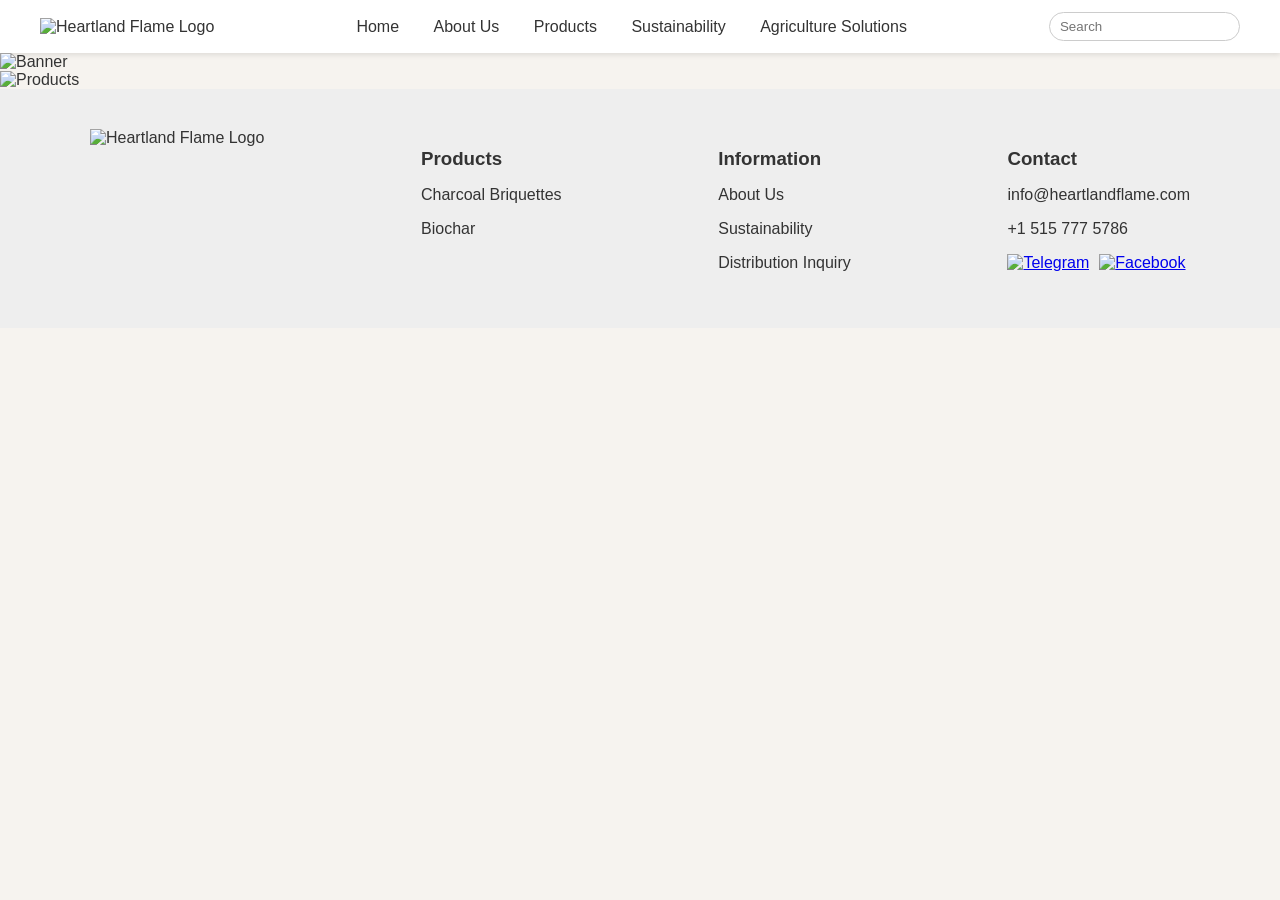
==== index.html @ e338ae93 "Add files via upload" ====
<!DOCTYPE html>
<html lang="en">

<head>
    <meta charset="UTF-8">
    <meta name="viewport" content="width=device-width, initial-scale=1.0">
    <title>Heartland Flame</title>
    <link rel="stylesheet" href="style.css">
</head>

<body>

    <header>

        <div class="nav">

            <div class="logo">
                <img src="images/logo.png" alt="Heartland Flame Logo">
            </div>

            <nav>
                <a href="#">Home</a>
                <a href="#">About Us</a>
                <a href="#">Products</a>
                <a href="#">Sustainability</a>
                <a href="#">Agriculture Solutions</a>
            </nav>

            <input type="text" placeholder="Search">

        </div>

    </header>


    <!-- Banner Section -->

    <section class="image-section">
        <img src="images/banner.jpg" alt="Banner">
    </section>


    <!-- Products Section -->

    <section class="image-section">
        <img src="images/products.png" alt="Products">
    </section>


    <footer>

        <div class="footer">

            <div class="footer-logo">
                <img src="images/logo.png" alt="Heartland Flame Logo">
            </div>

            <div>
                <h3>Products</h3>
                <p>Charcoal Briquettes</p>
                <p>Biochar</p>
            </div>

            <div>
                <h3>Information</h3>
                <p>About Us</p>
                <p>Sustainability</p>
                <p>Distribution Inquiry</p>
            </div>

            <div>
                <h3>Contact</h3>
                <p>info@heartlandflame.com</p>
                <p>+1 515 777 5786</p>

                <div class="social-icons">

                    <a href="https://t.me/YOUR_TELEGRAM_LINK" target="_blank">
                        <img src="images/telegram.png" alt="Telegram">
                    </a>

                    <a href="https://facebook.com/YOUR_FACEBOOK_LINK" target="_blank">
                        <img src="images/facebook.png" alt="Facebook">
                    </a>

                </div>

            </div>

        </div>

    </footer>

</body>

</html>
---- style.css ----
body {
    margin: 0;
    font-family: Arial, Helvetica, sans-serif;
    background: #f6f3ef;
    color: #333;
}


/* HEADER */

header {
    background: white;
    padding: 12px 40px;
    box-shadow: 0 2px 5px rgba(0, 0, 0, 0.1);
}

.nav {
    display: flex;
    justify-content: space-between;
    align-items: center;
}


/* LOGO */

.logo img {
    height: 50px;
}


/* MENU */

nav a {
    margin: 0 15px;
    text-decoration: none;
    color: #333;
    font-weight: 500;
}


/* SEARCH */

input {
    padding: 6px 10px;
    border-radius: 20px;
    border: 1px solid #ccc;
}


/* IMAGE SECTIONS */

.image-section img {
    width: 100%;
    display: block;
}


/* FOOTER */

footer {
    background: #eee;
    padding: 40px;
}

.footer {
    display: flex;
    justify-content: space-between;
    align-items: flex-start;
    max-width: 1100px;
    margin: auto;
    gap: 40px;
}

.footer-logo img {
    height: 50px;
}

footer h3 {
    margin-bottom: 10px;
}

/* SOCIAL ICONS */

.social-icons {
    margin-top: 10px;
    display: flex;
    gap: 10px;
}

.social-icons img {
    width: 32px;
    height: 32px;
    cursor: pointer;
    transition: 0.2s;
}

.social-icons img:hover {
    transform: scale(1.1);
}
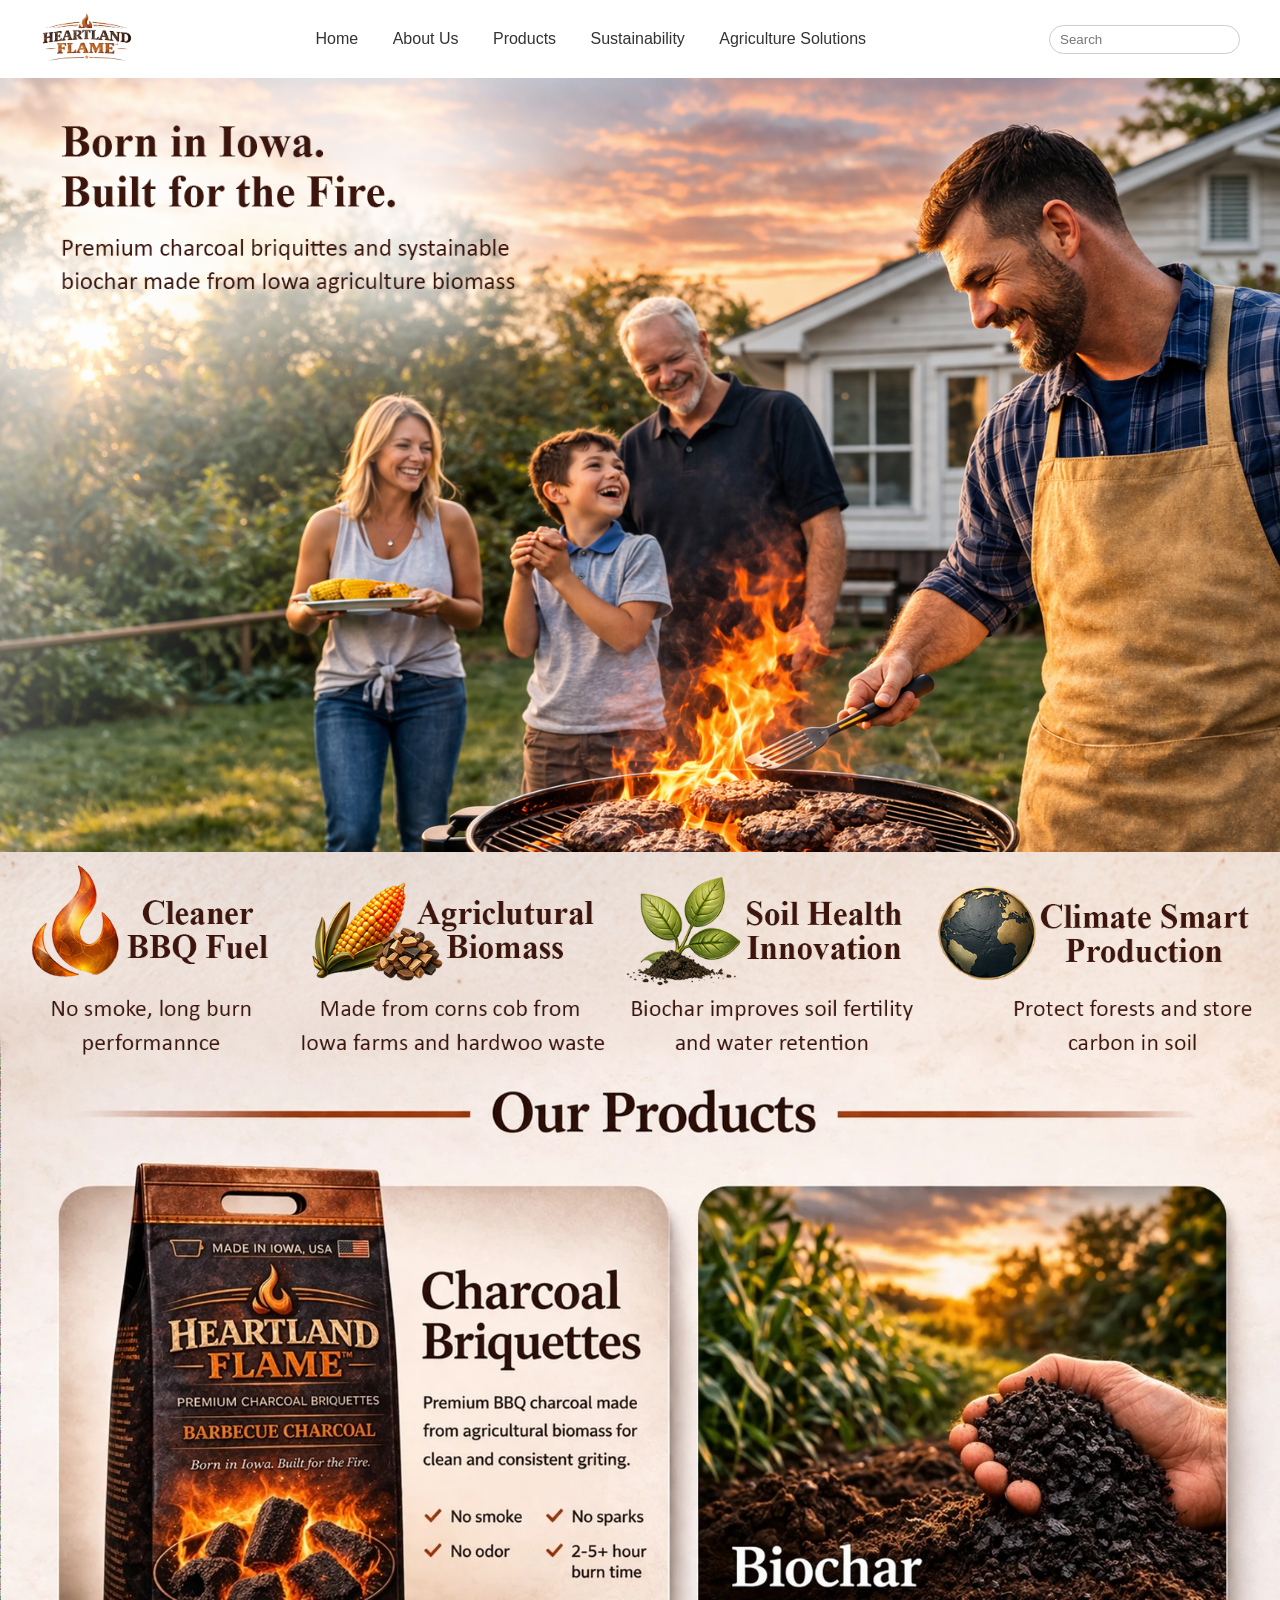
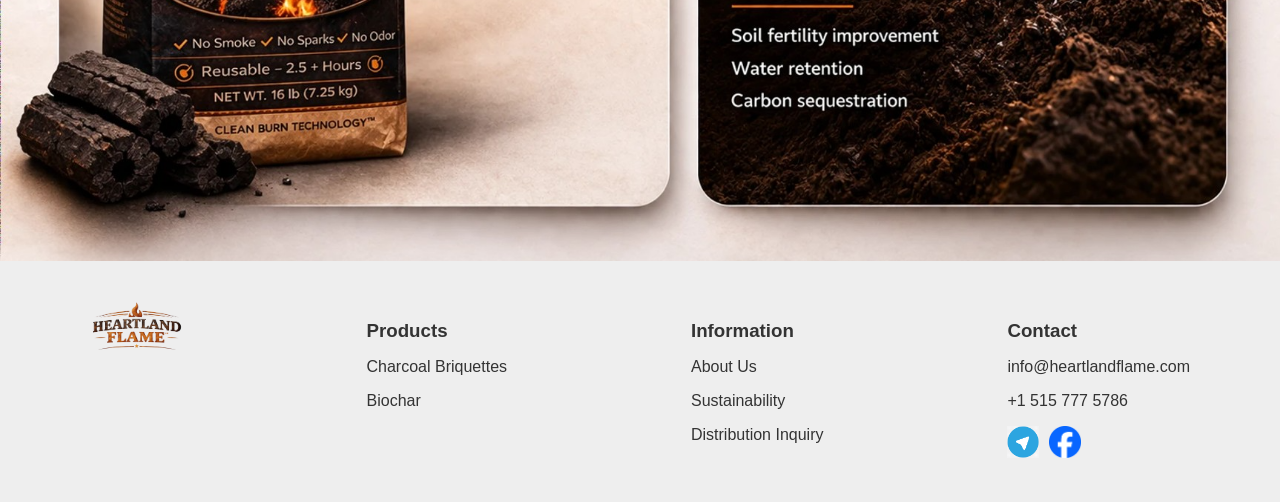
==== commit 65789b5c: "update product section" ====
--- a/index.html
+++ b/index.html
@@ -43,7 +43,7 @@
     <!-- Products Section -->
 
     <section class="image-section">
-        <img src="images/products.png" alt="Products">
+        <img src="images/products-v1.png" alt="Products">
     </section>
 
 
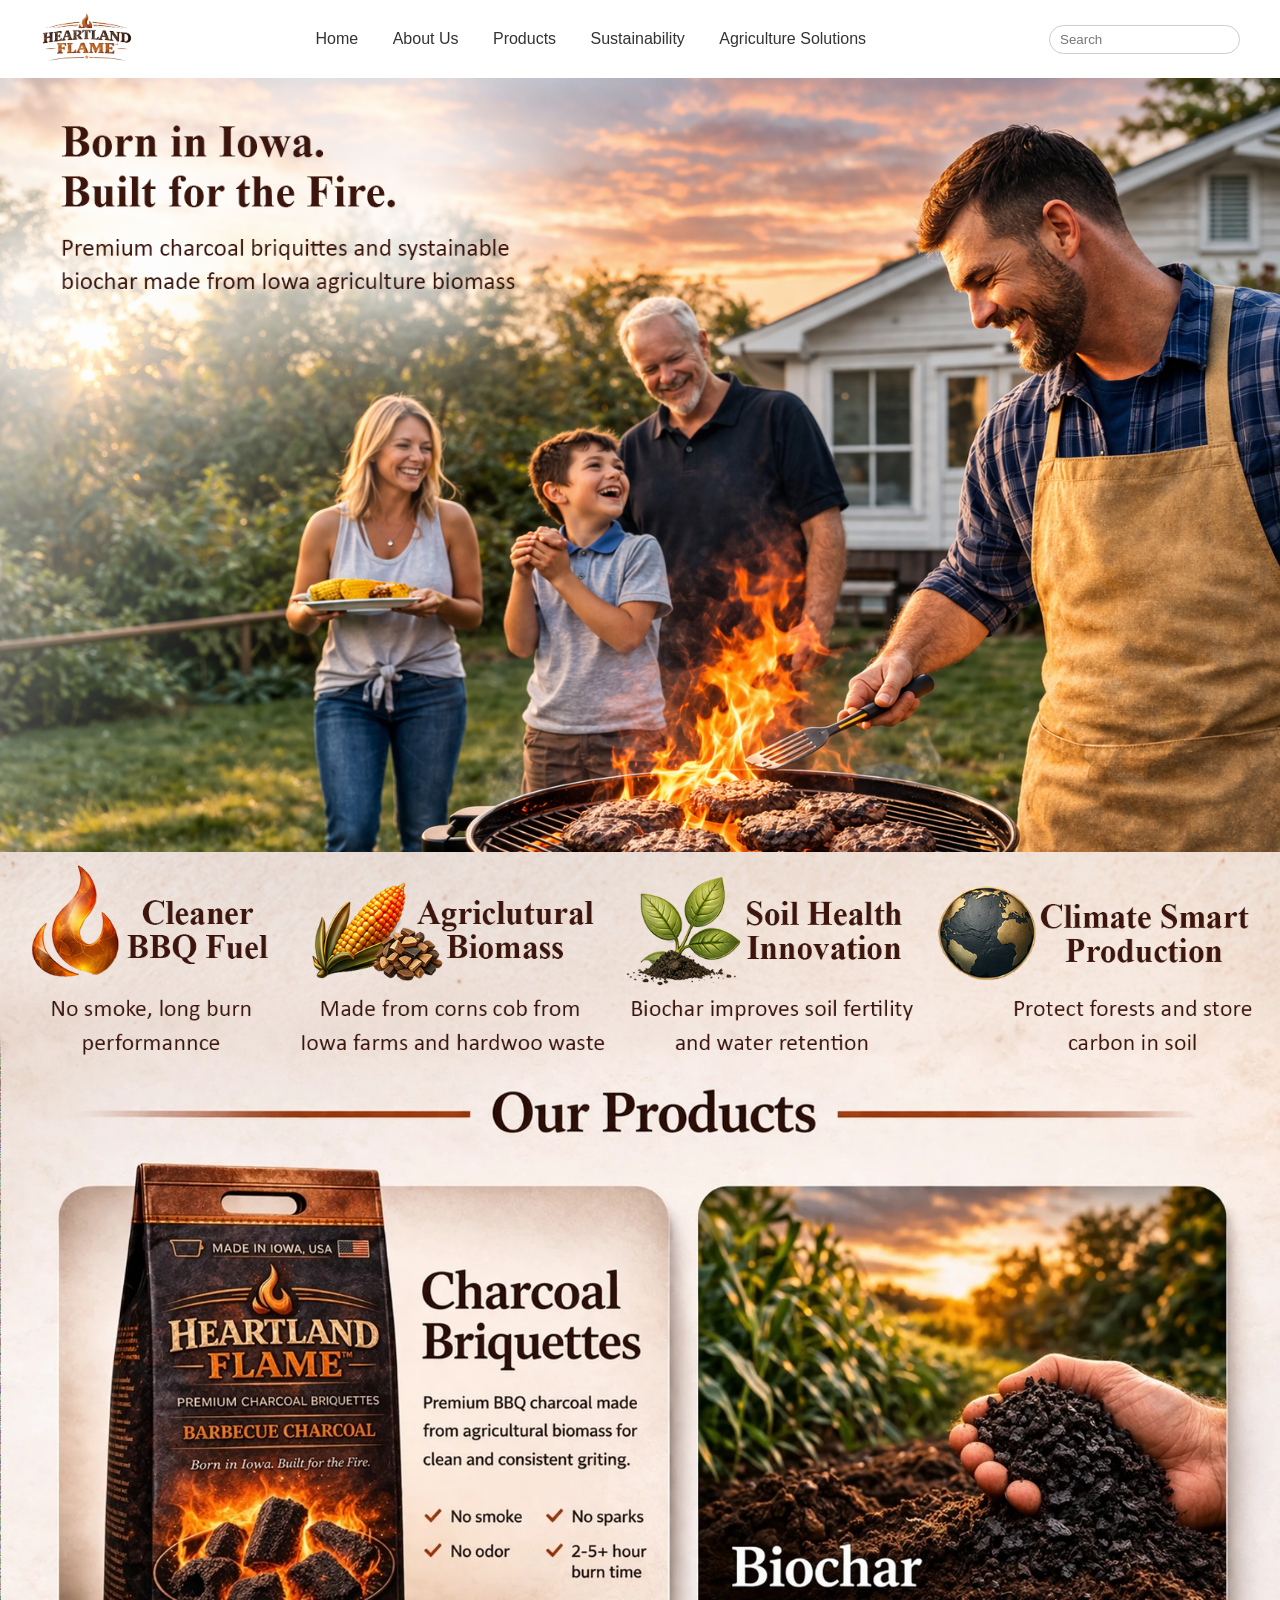
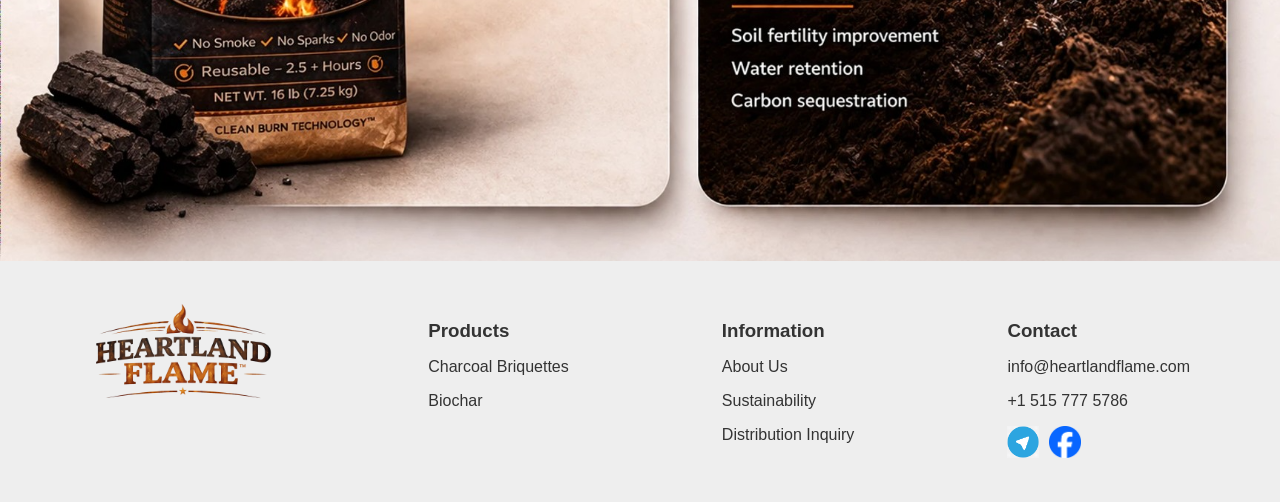
==== commit 0a528e08: "update bar logo and footer logo" ====
--- a/index.html
+++ b/index.html
@@ -6,6 +6,7 @@
     <meta name="viewport" content="width=device-width, initial-scale=1.0">
     <title>Heartland Flame</title>
     <link rel="stylesheet" href="style.css">
+    <link rel="shortcut icon" type="image/x-icon" href="images/logo.png">
 </head>
 
 <body>
--- a/style.css
+++ b/style.css
@@ -72,7 +72,7 @@
 }
 
 .footer-logo img {
-    height: 50px;
+    height: 100px;
 }
 
 footer h3 {
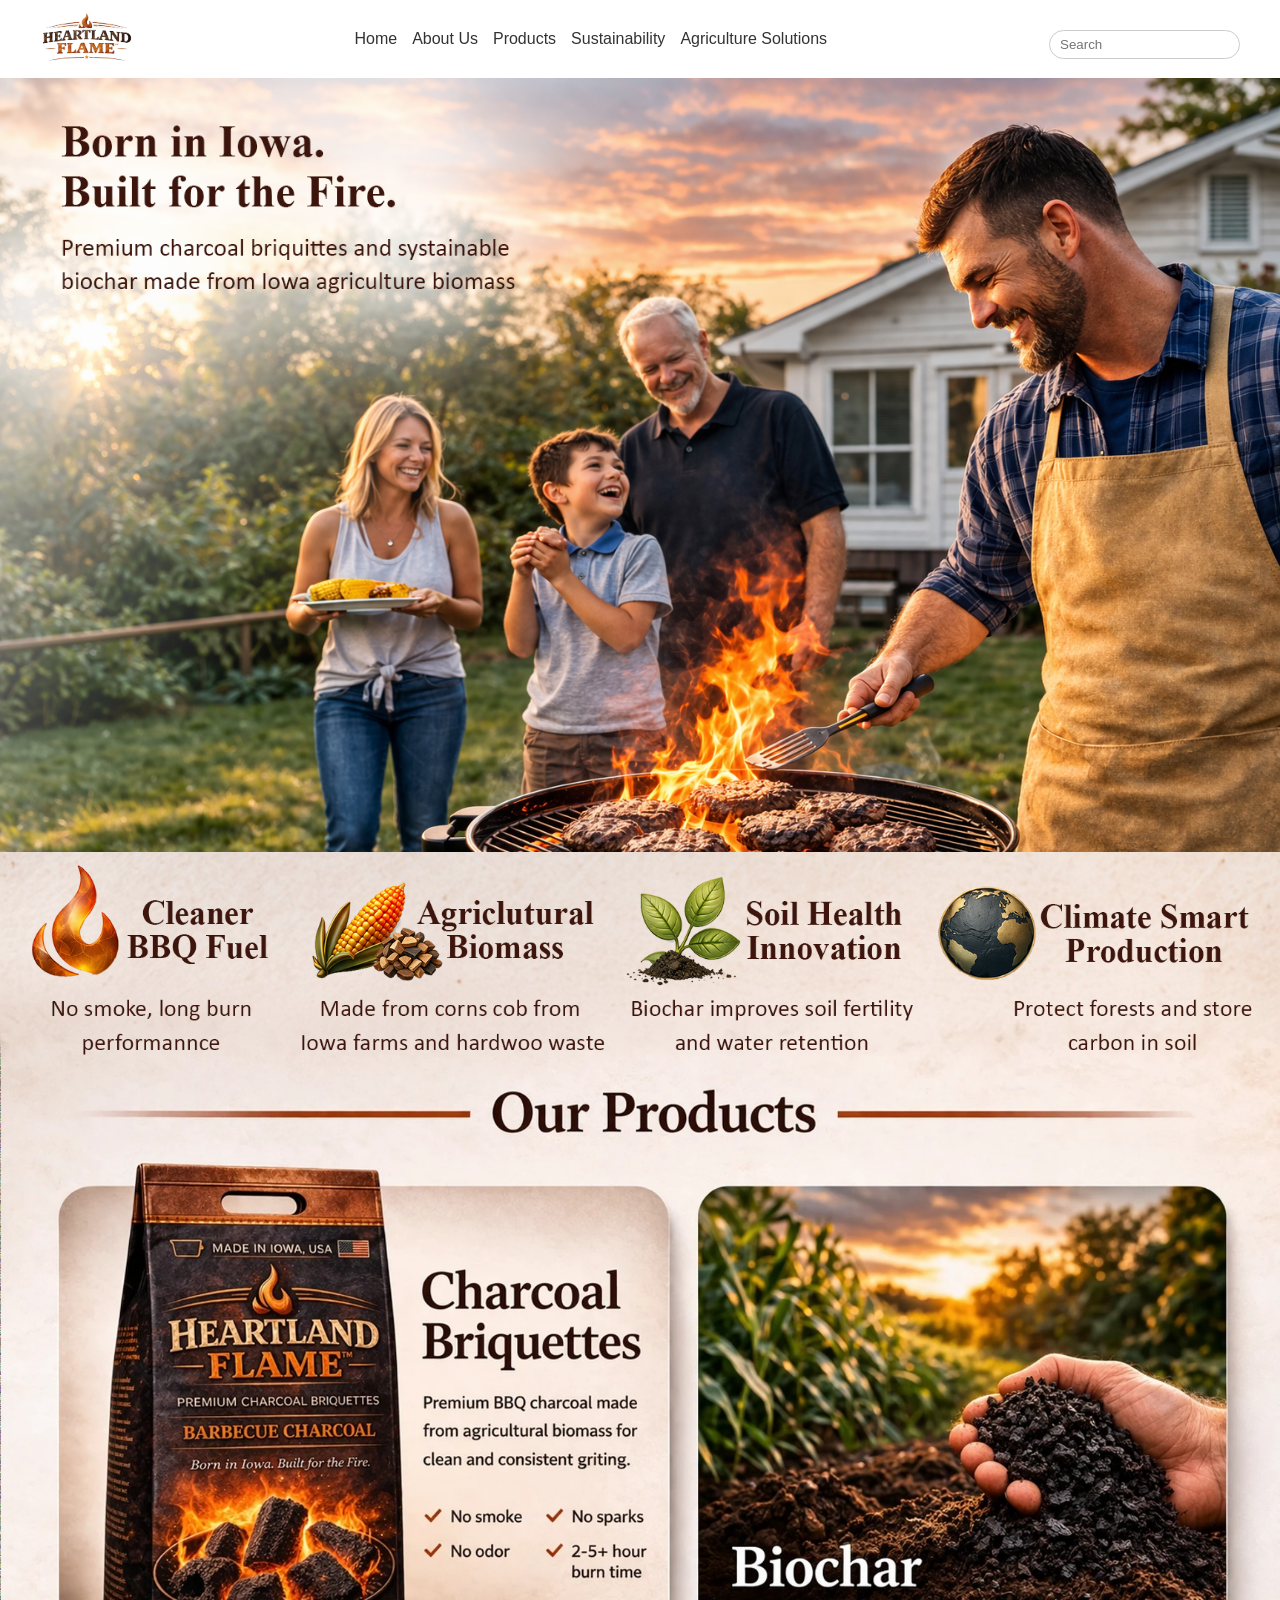
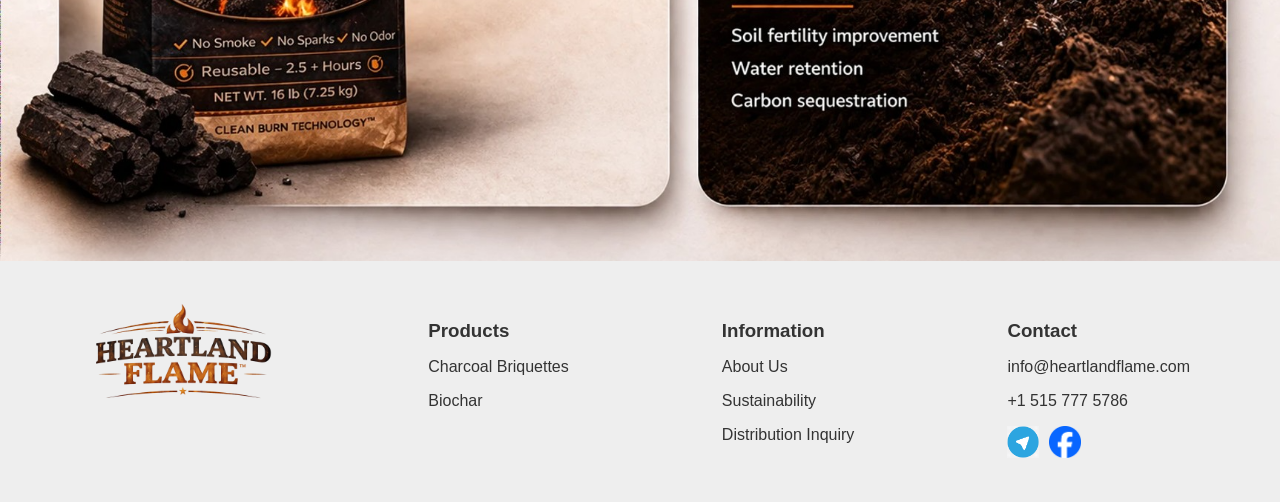
==== commit a387a375: "update menu on mobile devices" ====
--- a/index.html
+++ b/index.html
@@ -10,16 +10,21 @@
 </head>
 
 <body>
-
     <header>
-
         <div class="nav">
 
             <div class="logo">
                 <img src="images/logo.png" alt="Heartland Flame Logo">
             </div>
 
-            <nav>
+            <!-- Hamburger button -->
+            <div class="hamburger" id="hamburger">
+                <span></span>
+                <span></span>
+                <span></span>
+            </div>
+
+            <nav id="nav-links">
                 <a href="#">Home</a>
                 <a href="#">About Us</a>
                 <a href="#">Products</a>
@@ -30,7 +35,6 @@
             <input type="text" placeholder="Search">
 
         </div>
-
     </header>
 
 
@@ -92,6 +96,15 @@
 
     </footer>
 
+    <script>
+        const hamburger = document.getElementById('hamburger');
+        const navLinks = document.getElementById('nav-links');
+
+        hamburger.addEventListener('click', () => {
+            navLinks.classList.toggle('active');
+        });
+    </script>
+
 </body>
 
 </html>
--- a/style.css
+++ b/style.css
@@ -1,3 +1,4 @@
+/* BASE STYLES */
 body {
     margin: 0;
     font-family: Arial, Helvetica, sans-serif;
@@ -5,9 +6,7 @@
     color: #333;
 }
 
-
 /* HEADER */
-
 header {
     background: white;
     padding: 12px 40px;
@@ -18,48 +17,47 @@
     display: flex;
     justify-content: space-between;
     align-items: center;
+    flex-wrap: wrap;
+    /* allow wrapping on small screens */
 }
 
-
 /* LOGO */
-
 .logo img {
     height: 50px;
 }
 
-
 /* MENU */
+nav {
+    display: flex;
+    gap: 15px;
+    flex-wrap: wrap;
+    /* allow menu to wrap */
+}
 
 nav a {
-    margin: 0 15px;
     text-decoration: none;
     color: #333;
     font-weight: 500;
 }
 
-
 /* SEARCH */
-
 input {
     padding: 6px 10px;
     border-radius: 20px;
     border: 1px solid #ccc;
+    margin-top: 10px;
 }
 
-
 /* IMAGE SECTIONS */
-
 .image-section img {
     width: 100%;
     display: block;
 }
 
-
 /* FOOTER */
-
 footer {
     background: #eee;
-    padding: 40px;
+    padding: 40px 20px;
 }
 
 .footer {
@@ -69,6 +67,8 @@
     max-width: 1100px;
     margin: auto;
     gap: 40px;
+    flex-wrap: wrap;
+    /* allow footer columns to stack */
 }
 
 .footer-logo img {
@@ -80,7 +80,6 @@
 }
 
 /* SOCIAL ICONS */
-
 .social-icons {
     margin-top: 10px;
     display: flex;
@@ -96,4 +95,103 @@
 
 .social-icons img:hover {
     transform: scale(1.1);
+}
+
+/* RESPONSIVE STYLES */
+@media (max-width: 768px) {
+    .nav {
+        flex-direction: column;
+        align-items: flex-start;
+        gap: 10px;
+    }
+
+    nav {
+        flex-direction: column;
+        width: 100%;
+    }
+
+    nav a {
+        margin: 5px 0;
+    }
+
+    input {
+        width: 100%;
+        margin-top: 5px;
+    }
+
+    .footer {
+        flex-direction: column;
+        align-items: center;
+        text-align: center;
+        gap: 20px;
+    }
+
+    .footer div {
+        width: 100%;
+    }
+}
+
+@media (max-width: 480px) {
+    header {
+        padding: 12px 20px;
+    }
+
+    .logo img {
+        height: 40px;
+    }
+
+    .footer-logo img {
+        height: 80px;
+    }
+
+    input {
+        padding: 6px 8px;
+    }
+}
+
+/* Hamburger icon */
+.hamburger {
+    display: none;
+    flex-direction: column;
+    cursor: pointer;
+    gap: 5px;
+}
+
+.hamburger span {
+    height: 3px;
+    width: 25px;
+    background: #333;
+    border-radius: 2px;
+}
+
+/* Responsive Styles for Mobile */
+@media (max-width: 768px) {
+    nav {
+        display: none;
+        /* hide menu by default */
+        flex-direction: column;
+        width: 100%;
+        background: white;
+        position: absolute;
+        top: 70px;
+        /* below header */
+        left: 0;
+        padding: 10px 0;
+        box-shadow: 0 2px 5px rgba(0, 0, 0, 0.2);
+        z-index: 1000;
+    }
+
+    nav a {
+        margin: 10px 20px;
+    }
+
+    .hamburger {
+        display: flex;
+        /* show hamburger */
+    }
+}
+
+/* Show menu when active */
+nav.active {
+    display: flex;
 }
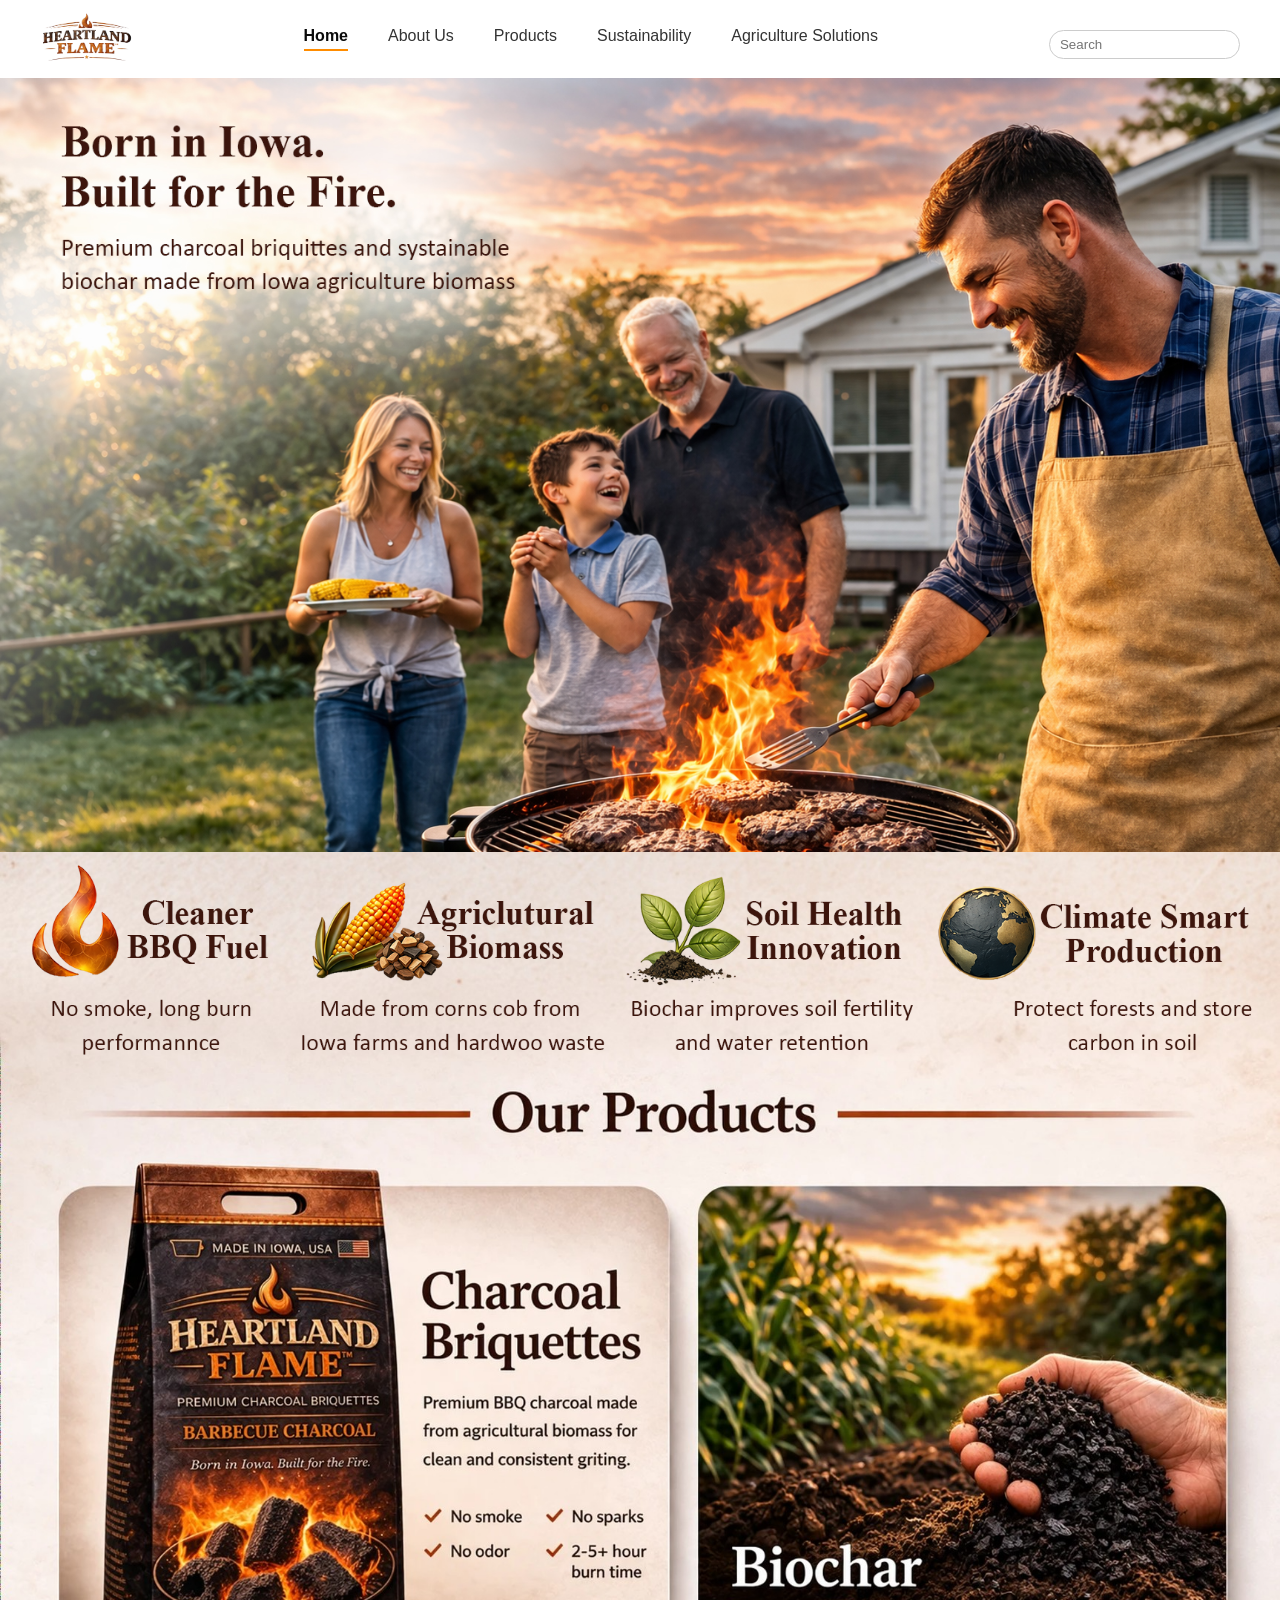
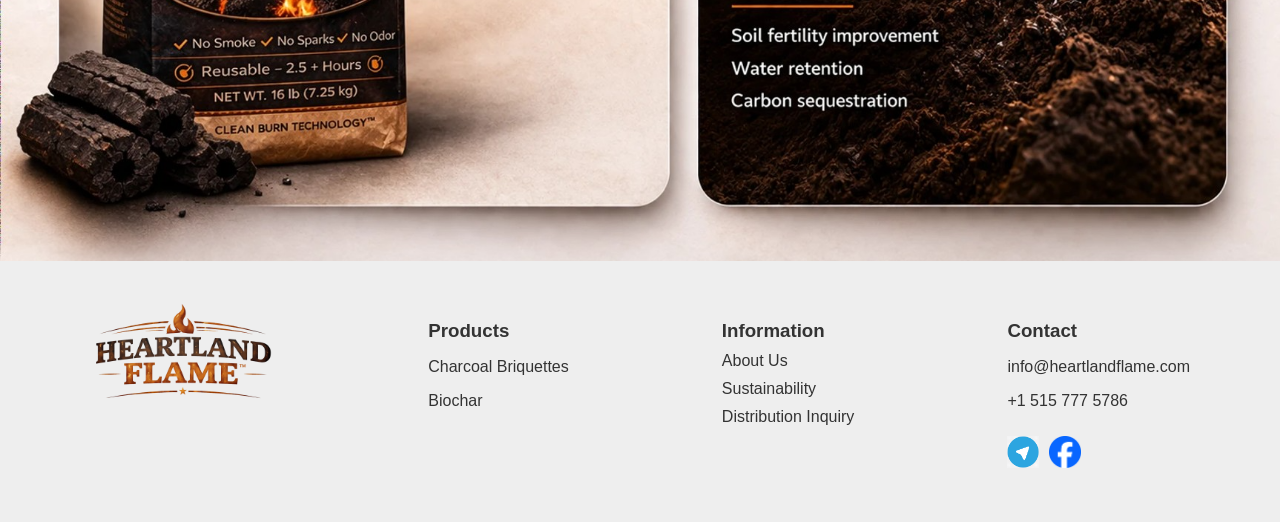
==== commit a88cb476: "update style and loading script" ====
--- a/index.html
+++ b/index.html
@@ -5,106 +5,33 @@
     <meta charset="UTF-8">
     <meta name="viewport" content="width=device-width, initial-scale=1.0">
     <title>Heartland Flame</title>
-    <link rel="stylesheet" href="style.css">
+    <link rel="stylesheet" href="css/style.css">
     <link rel="shortcut icon" type="image/x-icon" href="images/logo.png">
 </head>
 
 <body>
     <header>
-        <div class="nav">
-
-            <div class="logo">
-                <img src="images/logo.png" alt="Heartland Flame Logo">
-            </div>
-
-            <!-- Hamburger button -->
-            <div class="hamburger" id="hamburger">
-                <span></span>
-                <span></span>
-                <span></span>
-            </div>
-
-            <nav id="nav-links">
-                <a href="#">Home</a>
-                <a href="#">About Us</a>
-                <a href="#">Products</a>
-                <a href="#">Sustainability</a>
-                <a href="#">Agriculture Solutions</a>
-            </nav>
-
-            <input type="text" placeholder="Search">
-
-        </div>
+        <div id="navbar"></div>
     </header>
 
-
     <!-- Banner Section -->
-
     <section class="image-section">
-        <img src="images/banner.jpg" alt="Banner">
+        <img src="images/banner.jpg" alt="Banner" class="base-image">
     </section>
 
+    <!-- <section class="image-container">
+        <img src="images/banner.jpg" alt="Banner" class="base-image">
+        <img src="/images/become-distributor-button.png" alt="Overlay" class="overlay-image">
+    </section> -->
 
     <!-- Products Section -->
-
     <section class="image-section">
         <img src="images/products-v1.png" alt="Products">
     </section>
 
+    <div id="footer"></div>
 
-    <footer>
-
-        <div class="footer">
-
-            <div class="footer-logo">
-                <img src="images/logo.png" alt="Heartland Flame Logo">
-            </div>
-
-            <div>
-                <h3>Products</h3>
-                <p>Charcoal Briquettes</p>
-                <p>Biochar</p>
-            </div>
-
-            <div>
-                <h3>Information</h3>
-                <p>About Us</p>
-                <p>Sustainability</p>
-                <p>Distribution Inquiry</p>
-            </div>
-
-            <div>
-                <h3>Contact</h3>
-                <p>info@heartlandflame.com</p>
-                <p>+1 515 777 5786</p>
-
-                <div class="social-icons">
-
-                    <a href="https://t.me/YOUR_TELEGRAM_LINK" target="_blank">
-                        <img src="images/telegram.png" alt="Telegram">
-                    </a>
-
-                    <a href="https://facebook.com/YOUR_FACEBOOK_LINK" target="_blank">
-                        <img src="images/facebook.png" alt="Facebook">
-                    </a>
-
-                </div>
-
-            </div>
-
-        </div>
-
-    </footer>
-
-    <script>
-        const hamburger = document.getElementById('hamburger');
-        const navLinks = document.getElementById('nav-links');
-
-        hamburger.addEventListener('click', () => {
-            navLinks.classList.toggle('active');
-        });
-    </script>
-
+    <script src="js/layout.js"></script>
 </body>
 
 </html>
--- a/css/style.css
+++ b/css/style.css
@@ -0,0 +1,258 @@
+/* BASE STYLES */
+body {
+    margin: 0;
+    font-family: Arial, Helvetica, sans-serif;
+    background: #f6f3ef;
+    color: #333;
+}
+
+/* HEADER */
+header {
+    background: white;
+    padding: 12px 40px;
+    box-shadow: 0 2px 5px rgba(0, 0, 0, 0.1);
+}
+
+/* LOGO */
+.logo img {
+    height: 50px;
+}
+
+/* SEARCH */
+input {
+    padding: 6px 10px;
+    border-radius: 20px;
+    border: 1px solid #ccc;
+    margin-top: 10px;
+}
+
+/* IMAGE SECTIONS */
+.image-section img {
+    width: 100%;
+    display: block;
+}
+
+/* Footer base styles */
+footer {
+    background: #eee;
+    padding: 40px 20px;
+}
+
+.footer {
+    display: flex;
+    justify-content: space-between;
+    align-items: flex-start;
+    max-width: 1100px;
+    margin: auto;
+    gap: 40px;
+    flex-wrap: wrap;
+    /* allow wrapping */
+}
+
+.footer-logo img {
+    height: 100px;
+}
+
+footer h3 {
+    margin-bottom: 10px;
+}
+
+.footer a {
+    text-decoration: none;
+    color: #333;
+    display: block;
+    margin: 10px 0;
+}
+
+.social-icons {
+    margin-top: 10px;
+    display: flex;
+    gap: 10px;
+}
+
+.social-icons img {
+    width: 32px;
+    height: 32px;
+    cursor: pointer;
+    transition: 0.2s;
+}
+
+.social-icons img:hover {
+    transform: scale(1.1);
+}
+
+/* MOBILE RESPONSIVE FOOTER */
+@media (max-width: 768px) {
+    .footer {
+        flex-direction: column;
+        /* stack columns */
+        align-items: center;
+        /* center content */
+        text-align: center;
+        /* center text */
+        gap: 20px;
+        /* space between stacked items */
+    }
+
+    .footer>div {
+        width: 100%;
+        /* full width for each section */
+        margin-bottom: 20px;
+    }
+
+    .footer-logo img {
+        height: 80px;
+    }
+
+    .social-icons {
+        justify-content: center;
+    }
+}
+
+@media (max-width: 480px) {
+    .footer-logo img {
+        height: 60px;
+    }
+
+    .social-icons img {
+        width: 28px;
+        height: 28px;
+    }
+
+    footer h3 {
+        font-size: 16px;
+    }
+
+    footer p {
+        font-size: 14px;
+    }
+}
+
+/* NAVIGATION */
+.nav {
+    display: flex;
+    justify-content: space-between;
+    align-items: center;
+    flex-wrap: wrap;
+    /* allow wrapping on small screens */
+}
+
+/* MENU */
+nav {
+    display: flex;
+    gap: 40px;
+    flex-wrap: wrap;
+}
+
+nav a {
+    text-decoration: none;
+    color: #333;
+    font-weight: 500;
+}
+
+nav a.active {
+    color: #0a0a0a;
+    font-weight: bold;
+    border-bottom: 2px solid darkorange;
+    padding-bottom: 4px;
+}
+
+.hamburger {
+    display: none;
+    /* hidden on desktop */
+}
+
+/* SEARCH */
+input {
+    padding: 6px 10px;
+    border-radius: 20px;
+    border: 1px solid #ccc;
+    margin-top: 10px;
+}
+
+/* Mobile Styles */
+@media (max-width: 768px) {
+    .hamburger {
+        display: flex;
+        flex-direction: column;
+        gap: 5px;
+        cursor: pointer;
+        z-index: 1100;
+        /* always on top */
+        position: relative;
+        /* stays above menu */
+    }
+
+    .hamburger span {
+        height: 3px;
+        width: 25px;
+        background: #333;
+        border-radius: 2px;
+        transition: 0.3s;
+    }
+
+    nav {
+        position: fixed;
+        /* make menu slide over screen */
+        top: 0;
+        left: 0;
+        width: 100%;
+        height: 100vh;
+        background: white;
+        flex-direction: column;
+        justify-content: center;
+        align-items: center;
+        transform: translateX(-100%);
+        /* hide offscreen */
+        transition: transform 0.3s ease;
+        z-index: 1000;
+        /* below hamburger */
+    }
+
+    nav a {
+        margin: 15px 0;
+        font-size: 20px;
+    }
+
+    nav.active {
+        transform: translateX(0);
+        /* slide in when active */
+    }
+
+    input {
+        width: 100%;
+        margin: 10px 0;
+    }
+}
+
+
+/* Optional: hamburger turns into X when menu active */
+.hamburger.active span:nth-child(1) {
+    transform: rotate(45deg) translate(5px, 5px);
+}
+
+.hamburger.active span:nth-child(2) {
+    opacity: 0;
+}
+
+.hamburger.active span:nth-child(3) {
+    transform: rotate(-45deg) translate(6px, -6px);
+}
+
+/* overlapping image buttons */
+.image-container {
+    position: relative;
+}
+
+.base-image {
+    width: 100%;
+    display: block;
+}
+
+.overlay-image {
+    position: absolute;
+    top: 40px;
+    left: 60px;
+    width: 150px;
+    height: 100px;
+}
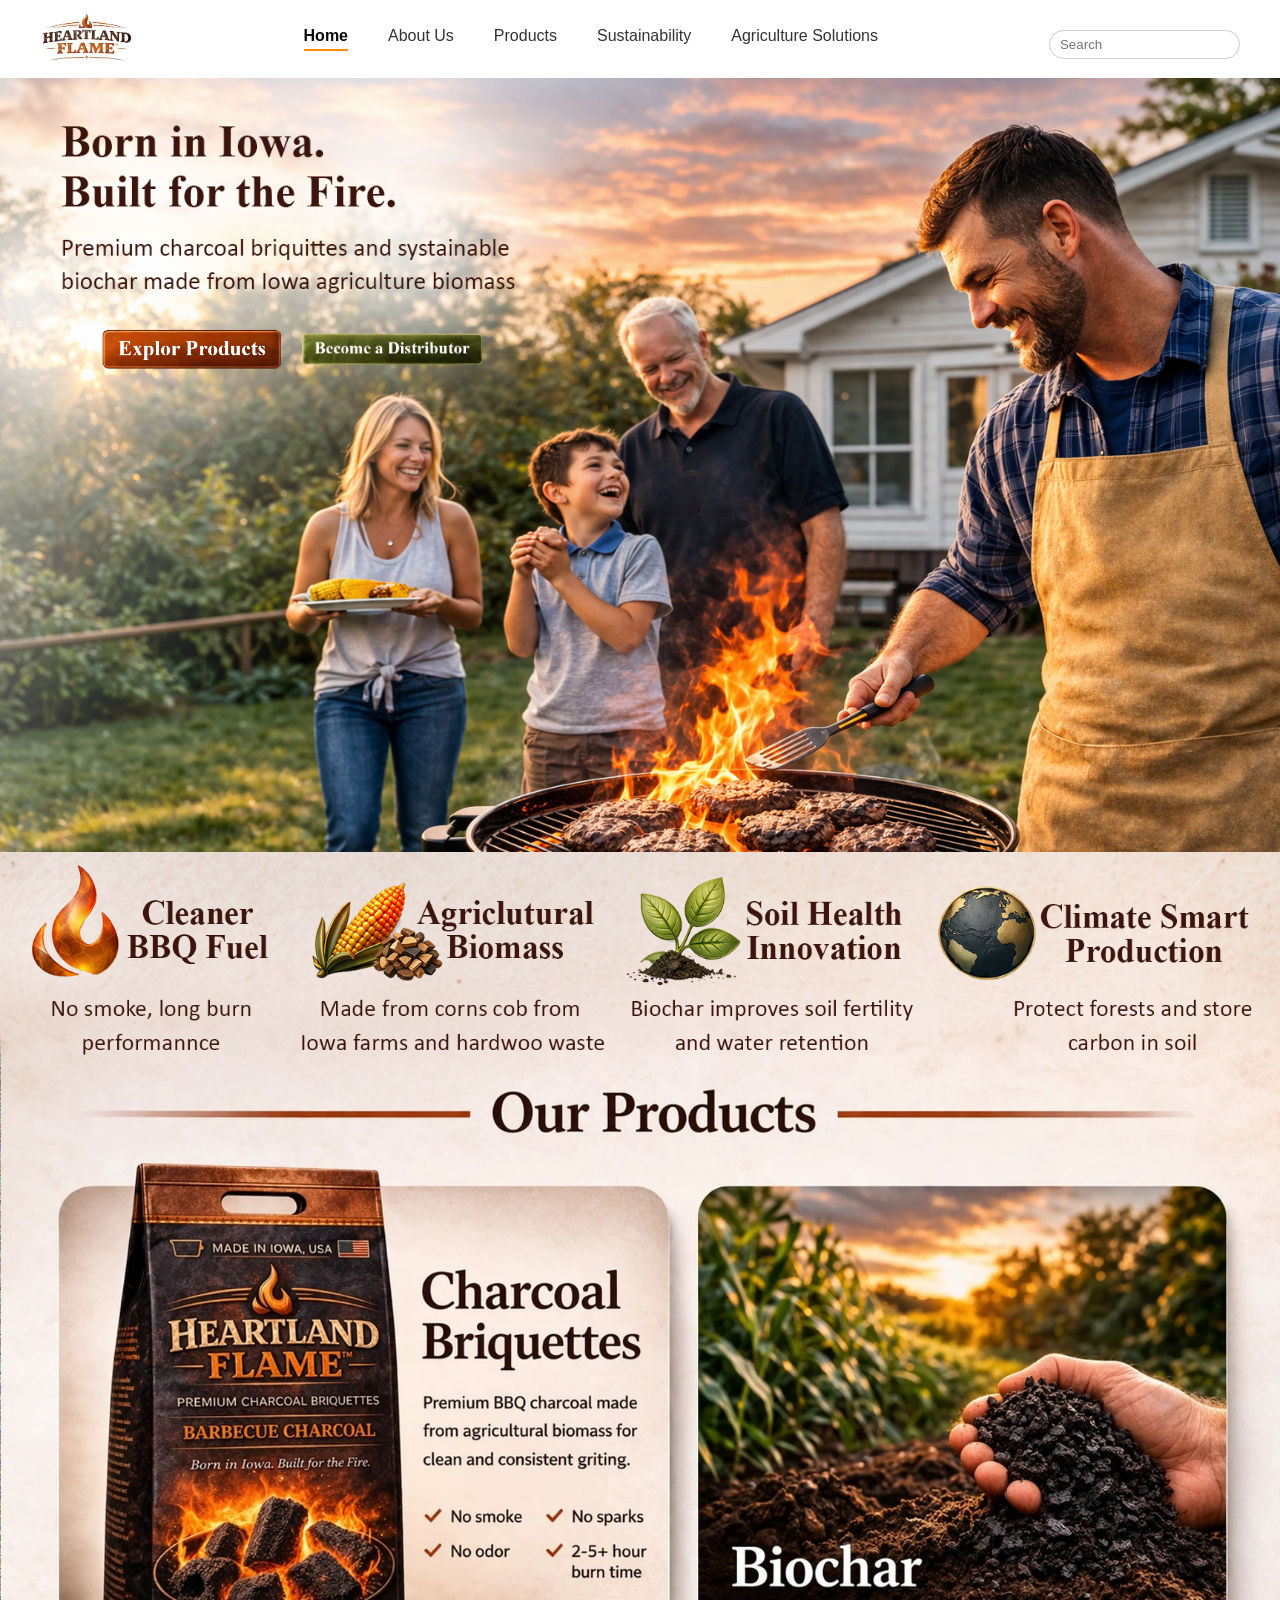
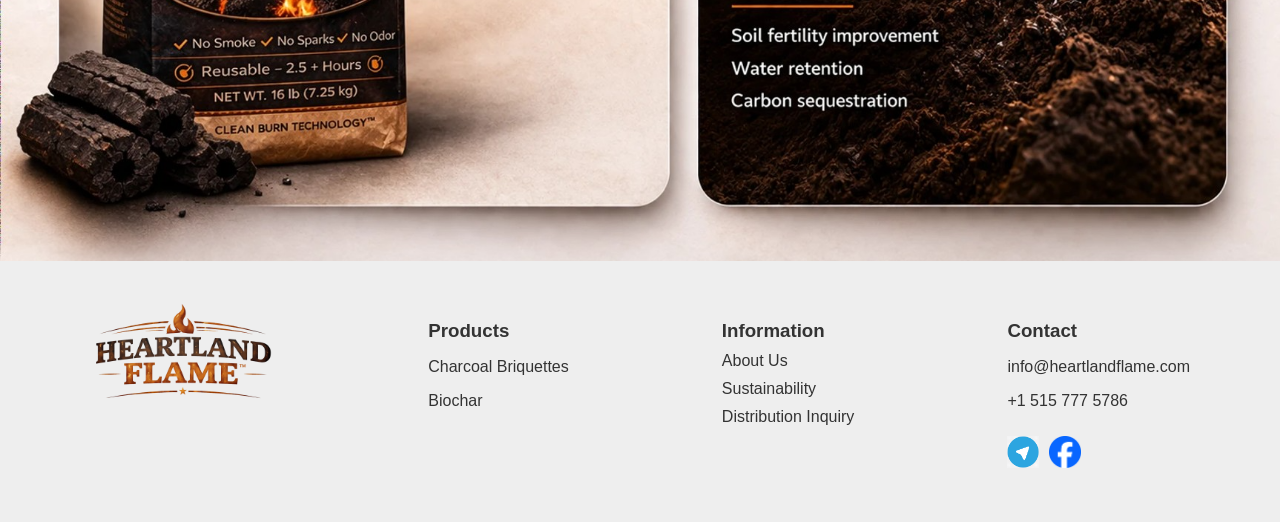
==== commit 299cac43: "add buttons to home page" ====
--- a/index.html
+++ b/index.html
@@ -15,8 +15,17 @@
     </header>
 
     <!-- Banner Section -->
-    <section class="image-section">
+    <!-- <section class="image-section">
         <img src="images/banner.jpg" alt="Banner" class="base-image">
+    </section> -->
+
+    <section class="image-container">
+        <img src="images/banner.jpg" alt="Banner" class="bg-image">
+        <img src="images/explore-product-button.png" alt="Banner" class="overlay-image-1">
+
+        <a href="distributor.html">
+            <img src="images/become-distributor-button.png" alt="Banner" class="overlay-image-2">
+        </a>
     </section>
 
     <!-- <section class="image-container">
@@ -26,7 +35,7 @@
 
     <!-- Products Section -->
     <section class="image-section">
-        <img src="images/products-v1.png" alt="Products">
+        <img src="images/products.png" alt="Products">
     </section>
 
     <div id="footer"></div>
--- a/css/style.css
+++ b/css/style.css
@@ -242,17 +242,42 @@
 /* overlapping image buttons */
 .image-container {
     position: relative;
-}
-
-.base-image {
     width: 100%;
+}
+
+.bg-image {
+    width: 100%;
+    height: auto;
     display: block;
 }
 
-.overlay-image {
+.overlay-image-1 {
     position: absolute;
-    top: 40px;
-    left: 60px;
-    width: 150px;
-    height: 100px;
+    top: 35%;
+    left: 15%;
+    transform: translate(-50%, -50%);
+    width: 180px;
+}
+
+.overlay-image-2 {
+    position: absolute;
+    top: 35%;
+    left: calc(15% + 200px);
+    transform: translate(-50%, -50%);
+    width: 180px;
+}
+
+/* overlapping image buttons on Mobile layout */
+@media (max-width: 768px) {
+    .overlay-image-1 {
+        top: 40%;
+        left: 25%;
+        width: 120px;
+    }
+
+    .overlay-image-2 {
+        top: 55%;
+        left: 25%;
+        width: 120px;
+    }
 }
